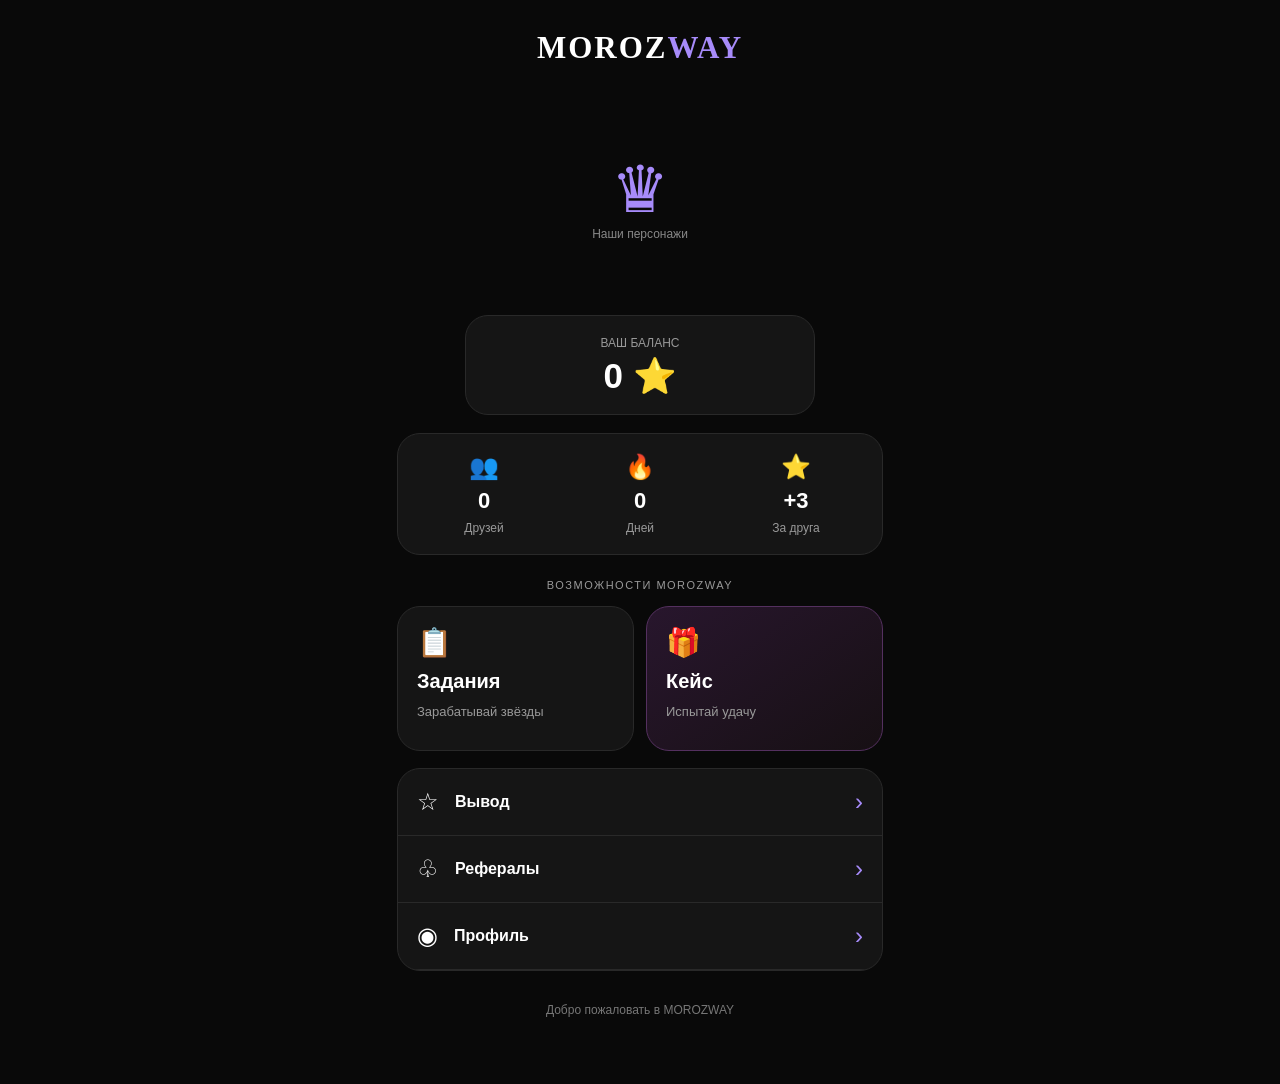
==== app/index.html @ cbcaa2c1 "Initial MOROZWAY Mini App" ====
<!DOCTYPE html>
<html lang="ru">
<head>
  <meta charset="UTF-8">
  <meta name="viewport" content="width=device-width, initial-scale=1">
  <meta name="theme-color" content="#090909">
  <title>MOROZWAY</title>
  <link rel="stylesheet" href="static/style.css">
</head>
<body>
  <main class="app">
    <header class="brand">MOROZ<span>WAY</span></header>

    <section class="hero">
      <img src="static/mascots.png" alt="MOROZWAY" onerror="this.style.display='none'">
      <div class="placeholder">♛<small>Наши персонажи</small></div>
    </section>

    <section class="balance card">
      <small>ВАШ БАЛАНС</small>
      <div class="amount">0 ⭐</div>
    </section>

    <section class="stats card">
      <div>👥<b>0</b><small>Друзей</small></div>
      <div>🔥<b>0</b><small>Дней</small></div>
      <div>⭐<b>+3</b><small>За друга</small></div>
    </section>

    <p class="section-title">ВОЗМОЖНОСТИ MOROZWAY</p>

    <section class="tiles">
      <button onclick="showSection('Задания')">
        📋<b>Задания</b><small>Зарабатывай звёзды</small>
      </button>
      <button onclick="showSection('Кейс')">
        🎁<b>Кейс</b><small>Испытай удачу</small>
      </button>
    </section>

    <section class="links card">
      <button onclick="showSection('Вывод')">☆ <b>Вывод</b><span>›</span></button>
      <button onclick="showSection('Рефералы')">♧ <b>Рефералы</b><span>›</span></button>
      <button onclick="showSection('Профиль')">◉ <b>Профиль</b><span>›</span></button>
    </section>

    <p id="notice">Добро пожаловать в MOROZWAY</p>
  </main>
  <script src="static/script.js"></script>
</body>
</html>
---- app/static/style.css ----
* {
  box-sizing: border-box;
}

body {
  margin: 0;
  background: #090909;
  color: #fff;
  font-family: -apple-system, BlinkMacSystemFont, sans-serif;
}

.app {
  max-width: 520px;
  margin: auto;
  padding: 22px 17px 35px;
}

.brand {
  text-align: center;
  font-family: Georgia, serif;
  font-size: 31px;
  font-weight: 900;
  letter-spacing: 2px;
  margin: 8px 0;
}

.brand span {
  color: #a78bfa;
}

.hero {
  height: 245px;
  position: relative;
  display: flex;
  justify-content: center;
  align-items: center;
}

.hero img {
  width: 100%;
  height: 100%;
  object-fit: contain;
  position: relative;
  z-index: 2;
}

.placeholder {
  position: absolute;
  color: #a78bfa;
  font-size: 65px;
  text-align: center;
}

.placeholder small {
  display: block;
  font-size: 12px;
  color: #888;
}

.card, .tiles button {
  background: #151515;
  border: 1px solid #292929;
  border-radius: 23px;
}

.balance {
  width: 72%;
  margin: -4px auto 18px;
  padding: 17px;
  text-align: center;
  position: relative;
  z-index: 3;
}

.balance small, .stats small {
  color: #999;
  font-size: 12px;
}

.amount {
  font-size: 35px;
  font-weight: 800;
  margin-top: 5px;
}

.stats {
  display: grid;
  grid-template-columns: repeat(3, 1fr);
  padding: 19px 8px;
  text-align: center;
}

.stats div {
  display: flex;
  flex-direction: column;
  align-items: center;
  gap: 7px;
  font-size: 24px;
}

.stats b {
  font-size: 22px;
}

.section-title {
  color: #999;
  font-size: 11px;
  text-align: center;
  margin: 24px 0 15px;
  letter-spacing: 1.5px;
}

.tiles {
  display: grid;
  grid-template-columns: 1fr 1fr;
  gap: 12px;
}

.tiles button {
  min-height: 145px;
  padding: 19px;
  color: white;
  text-align: left;
  display: flex;
  flex-direction: column;
  gap: 11px;
  font-size: 28px;
}

.tiles button b {
  font-size: 20px;
}

.tiles button small {
  color: #999;
  font-size: 13px;
}

.tiles button:last-child {
  background: linear-gradient(145deg, #28162d, #171014);
  border-color: #54305f;
}

.links {
  margin-top: 17px;
  overflow: hidden;
}

.links button {
  width: 100%;
  padding: 19px;
  display: flex;
  align-items: center;
  gap: 16px;
  color: white;
  background: transparent;
  border: 0;
  border-bottom: 1px solid #292929;
  text-align: left;
  font-size: 24px;
}

.links button b {
  font-size: 16px;
  flex: 1;
}

.links button span {
  color: #a78bfa;
}

#notice {
  text-align: center;
  color: #777;
  font-size: 12px;
  padding: 20px;
}

.case-screen {
  margin-top: 24px;
  padding: 22px;
  text-align: center;
}

.case-screen h2 {
  margin-top: 24px;
  letter-spacing: 2px;
}

.back-button {
  display: block;
  background: transparent;
  color: white;
  border: none;
  font-size: 15px;
}

.roulette {
  display: flex;
  gap: 12px;
  overflow: hidden;
  margin: 28px 0;
  padding: 18px 0;
  border-top: 1px solid #393044;
  border-bottom: 1px solid #393044;
}

.roulette-item {
  flex: 0 0 85px;
  padding: 24px 5px;
  border-radius: 14px;
  background: #211b2b;
  font-weight: bold;
}

.spinning {
  animation: caseSpin 2.5s ease-in-out;
}

@keyframes caseSpin {
  from { transform: translateX(0); }
  to { transform: translateX(-180px); }
}

.open-case-button {
  width: 100%;
  padding: 17px;
  border: none;
  border-radius: 14px;
  color: white;
  background: #7543bd;
  font-weight: bold;
  font-size: 15px;
}

/* MOROZWAY CASE */
.case-screen {
  display: none;
  position: relative;
  margin-top: 20px;
  padding: 18px 0;
  background: #090909;
  color: #fff;
  text-align: center;
}

.case-screen h2 {
  font-size: 28px;
  margin: 20px 0;
}

.case-back {
  position: absolute;
  left: 0;
  top: 0;
  width: 52px;
  height: 52px;
  border: 1px solid #542034;
  border-radius: 15px;
  background: #100d10;
  color: white;
  font-size: 32px;
}

.case-brand {
  text-align: left;
  font-family: Georgia, serif;
  font-size: 29px;
  font-weight: bold;
  margin-top: 45px;
}

.case-brand span {
  color: #a52c4e;
}

.case-balance {
  position: absolute;
  right: 0;
  top: 105px;
  border: 1px solid #662039;
  border-radius: 13px;
  padding: 12px 20px;
  font-size: 20px;
  font-weight: bold;
}

.case-cost {
  margin: 30px 0 24px;
  color: #bbb;
  font-size: 16px;
  font-weight: bold;
}

.case-roulette {
  position: relative;
  overflow: hidden;
  border: 1px solid #542034;
  border-radius: 25px;
  padding: 28px 0;
  background: linear-gradient(110deg, #10090d, #1d0d15, #10090d);
  box-shadow: inset 0 0 25px #000;
}

.case-track {
  display: flex;
  gap: 12px;
  width: max-content;
  transform: translateX(0);
}

.case-prize {
  width: 130px;
  height: 175px;
  flex-shrink: 0;
  border-radius: 22px;
  border: 1px solid #512333;
  border-bottom: 5px solid #9b294e;
  background: linear-gradient(145deg, #301720, #160e12);
  display: flex;
  flex-direction: column;
  align-items: center;
  justify-content: center;
  gap: 16px;
  font-size: 49px;
}

.case-prize small {
  color: white;
  font-size: 15px;
  font-weight: bold;
}

.case-pointer {
  position: absolute;
  z-index: 3;
  left: 50%;
  top: 12px;
  bottom: 12px;
  width: 3px;
  background: #fff;
  border-radius: 5px;
  box-shadow: 0 0 8px #fff;
}

.case-screen h3 {
  text-align: left;
  margin: 35px 0 20px;
  font-size: 23px;
}

.case-odds {
  display: flex;
  justify-content: space-between;
  gap: 5px;
  overflow-x: auto;
  padding-bottom: 15px;
}

.case-odds div {
  display: flex;
  flex-direction: column;
  align-items: center;
  gap: 10px;
  font-size: 27px;
  min-width: 39px;
}

.case-odds b {
  font-size: 14px;
  color: #ccc;
}

.case-spin {
  width: 100%;
  height: 68px;
  margin-top: 15px;
  border: none;
  border-radius: 20px;
  background: #f3eee9;
  color: #171313;
  font-size: 21px;
  font-weight: bold;
}

.case-spin:disabled {
  opacity: .6;
}

#caseResult {
  min-height: 25px;
  font-size: 18px;
  font-weight: bold;
  margin-top: 20px;
}
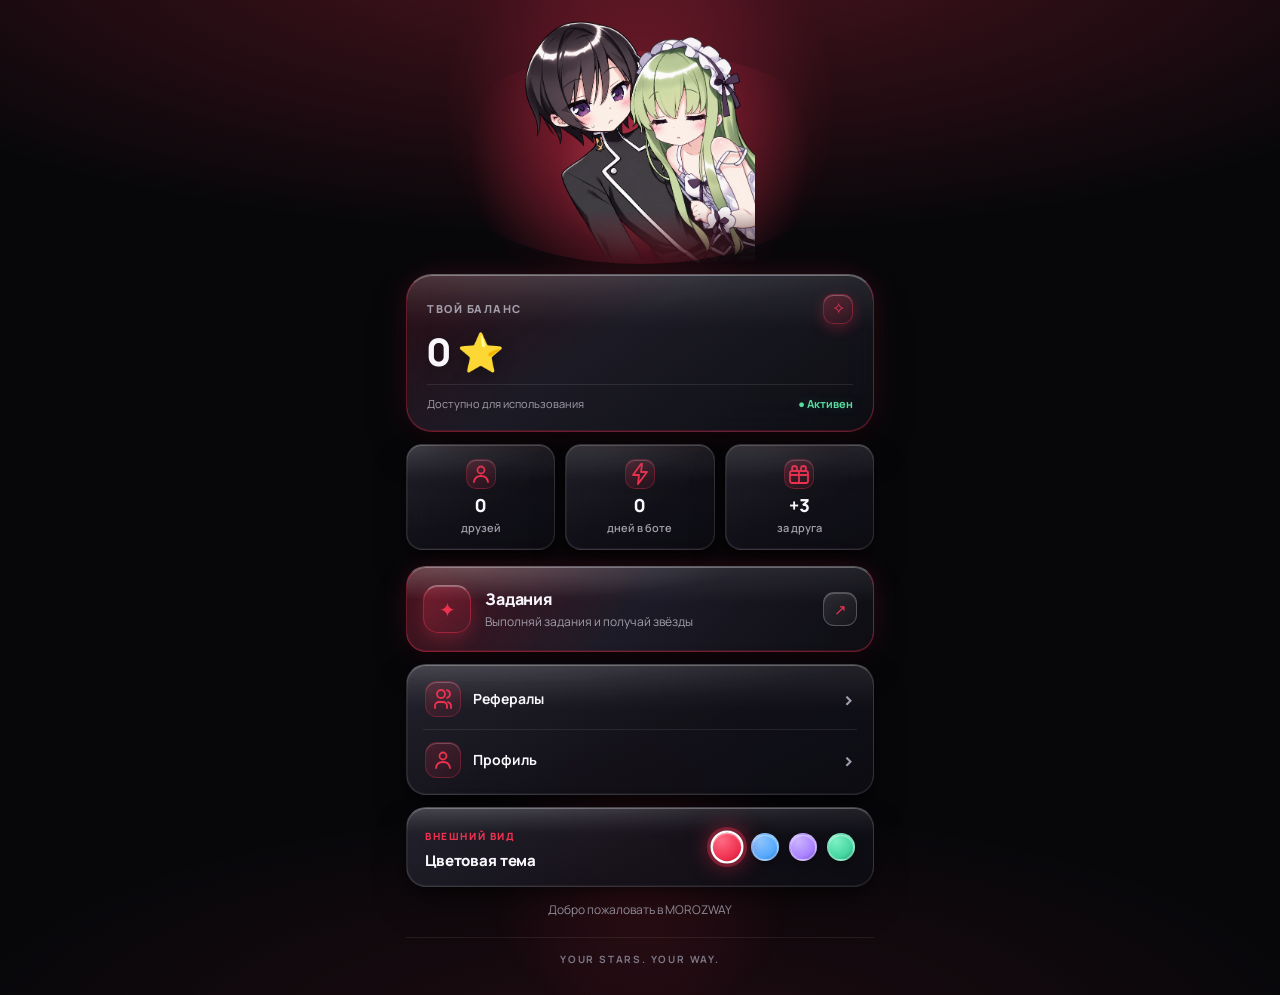
==== commit 0871e630: "Update MOROZWAY Mini App design" ====
--- a/app/index.html
+++ b/app/index.html
@@ -2,50 +2,85 @@
 <html lang="ru">
 <head>
   <meta charset="UTF-8">
-  <meta name="viewport" content="width=device-width, initial-scale=1">
-  <meta name="theme-color" content="#090909">
+  <meta name="viewport" content="width=device-width, initial-scale=1, maximum-scale=1, user-scalable=no">
+  <meta name="theme-color" content="#09090c">
   <title>MOROZWAY</title>
+  <link rel="preconnect" href="https://fonts.googleapis.com">
+  <link rel="preconnect" href="https://fonts.gstatic.com" crossorigin>
+  <link href="https://fonts.googleapis.com/css2?family=Manrope:wght@400;500;600;700;800&display=swap" rel="stylesheet">
   <link rel="stylesheet" href="static/style.css">
+  <script src="https://telegram.org/js/telegram-web-app.js"></script>
 </head>
 <body>
+  <div class="ambient ambient-one" aria-hidden="true"></div>
+  <div class="ambient ambient-two" aria-hidden="true"></div>
+  <div id="snowfield" aria-hidden="true"></div>
+
   <main class="app">
-    <header class="brand">MOROZ<span>WAY</span></header>
+
+
 
     <section class="hero">
-      <img src="static/mascots.png" alt="MOROZWAY" onerror="this.style.display='none'">
-      <div class="placeholder">♛<small>Наши персонажи</small></div>
+      <div class="hero-glow"></div>
+      <img class="hero-mascots" src="static/mascots.png" alt="Персонажи">
+  
     </section>
 
-    <section class="balance card">
-      <small>ВАШ БАЛАНС</small>
-      <div class="amount">0 ⭐</div>
+
+    <section class="balance card reveal">
+      <div class="balance-head"><span>ТВОЙ БАЛАНС</span><span class="balance-icon">✧</span></div>
+      <div class="amount">0 <span>⭐</span></div>
+      <div class="balance-bottom"><span>Доступно для использования</span><span class="balance-status">● Активен</span></div>
     </section>
 
-    <section class="stats card">
-      <div>👥<b>0</b><small>Друзей</small></div>
-      <div>🔥<b>0</b><small>Дней</small></div>
-      <div>⭐<b>+3</b><small>За друга</small></div>
+    <section class="stats reveal">
+      <div class="stat card"><span class="stat-icon"><svg viewBox="0 0 24 24" width="24" height="24" fill="none" stroke="currentColor" stroke-width="1.8" stroke-linecap="round" stroke-linejoin="round"><circle cx="12" cy="8" r="3.5"/><path d="M5 20c.5-4 3-6 7-6s6.5 2 7 6"/></svg></span><b>0</b><small>друзей</small></div>
+      <div class="stat card"><span class="stat-icon"><svg viewBox="0 0 24 24" width="24" height="24" fill="none" stroke="currentColor" stroke-width="1.8" stroke-linecap="round" stroke-linejoin="round"><path d="M13 2 5 13h6l-1 9 9-12h-6l1-8z"/></svg></span><b>0</b><small>дней в боте</small></div>
+      <div class="stat card"><span class="stat-icon"><svg viewBox="0 0 24 24" width="24" height="24" fill="none" stroke="currentColor" stroke-width="1.8" stroke-linecap="round" stroke-linejoin="round"><rect x="3" y="9" width="18" height="12" rx="2"/><path d="M12 9v12M3 13h18M12 9H7.5a2.5 2.5 0 1 1 2.5-2.5V9Zm0 0h4.5A2.5 2.5 0 1 0 14 6.5V9Z"/></svg></span><b>+3</b><small>за друга</small></div>
     </section>
 
-    <p class="section-title">ВОЗМОЖНОСТИ MOROZWAY</p>
+    <div class="section-heading reveal" style="display:none">
+      <div><span class="eyebrow">ВОЗМОЖНОСТИ</span><h2>Выбирай свой путь</h2></div>
+      <span class="heading-mark">✧</span>
+    </div>
 
-    <section class="tiles">
-      <button onclick="showSection('Задания')">
-        📋<b>Задания</b><small>Зарабатывай звёзды</small>
-      </button>
-      <button onclick="showSection('Кейс')">
-        🎁<b>Кейс</b><small>Испытай удачу</small>
+    <section class="tiles reveal">
+      <button class="tile task-tile" onclick="showSection('Задания')">
+        <span class="tile-icon">✦</span>
+        <span class="tile-copy">
+          <b>Задания</b>
+          <small>Выполняй задания и получай звёзды</small>
+        </span>
+        <span class="tile-arrow">↗</span>
       </button>
     </section>
 
-    <section class="links card">
-      <button onclick="showSection('Вывод')">☆ <b>Вывод</b><span>›</span></button>
-      <button onclick="showSection('Рефералы')">♧ <b>Рефералы</b><span>›</span></button>
-      <button onclick="showSection('Профиль')">◉ <b>Профиль</b><span>›</span></button>
+    <div class="section-heading secondary-heading reveal" style="display:none">
+      <div><span class="eyebrow">ТВОЙ АККАУНТ</span><h2>Быстрый доступ</h2></div>
+    </div>
+    <section class="links card reveal">
+      <button onclick="openReferrals()"><span class="link-icon"><svg viewBox="0 0 24 24" width="24" height="24" fill="none" stroke="currentColor" stroke-width="1.8" stroke-linecap="round" stroke-linejoin="round"><path d="M16 21v-2a4 4 0 0 0-4-4H8a4 4 0 0 0-4 4v2"/><circle cx="10" cy="7" r="4"/><path d="M20 21v-2a4 4 0 0 0-3-3.87M16 3.13a4 4 0 0 1 0 7.75"/></svg></span><span>Рефералы</span><span class="link-arrow">›</span></button>
+      <button onclick="openProfile()"><span class="link-icon"><svg viewBox="0 0 24 24" width="24" height="24" fill="none" stroke="currentColor" stroke-width="1.8" stroke-linecap="round" stroke-linejoin="round"><circle cx="12" cy="8" r="3.5"/><path d="M5 20c.5-4 3-6 7-6s6.5 2 7 6"/></svg></span><span>Профиль</span><span class="link-arrow">›</span></button>
+    </section>
+
+    <section class="theme-panel card reveal">
+      <div><span class="eyebrow">ВНЕШНИЙ ВИД</span><h2>Цветовая тема</h2></div>
+      <div class="theme-options" role="group" aria-label="Цветовая тема">
+        <button class="theme-dot is-active" data-theme="red" aria-label="Красная"></button>
+        <button class="theme-dot" data-theme="blue" aria-label="Синяя"></button>
+        <button class="theme-dot" data-theme="purple" aria-label="Фиолетовая"></button>
+        <button class="theme-dot" data-theme="emerald" aria-label="Изумрудная"></button>
+      </div>
     </section>
 
     <p id="notice">Добро пожаловать в MOROZWAY</p>
+    <footer class="footer"><small>YOUR STARS. YOUR WAY.</small></footer>
   </main>
+
   <script src="static/script.js"></script>
+  <script src="static/experience.js"></script>
+
+<script src="static/api-config.js"></script>
+<script src="static/api.js"></script>
 </body>
 </html>
--- a/app/static/style.css
+++ b/app/static/style.css
@@ -1,395 +1,1178 @@
-* {
+:root {
+  --bg: #07070a;
+  --surface: rgba(18, 18, 24, 0.9);
+  --surface-elevated: rgba(29, 28, 37, 0.95);
+  --glass-base: linear-gradient(155deg, rgba(36, 35, 46, 0.72) 0%, rgba(16, 16, 22, 0.82) 55%, rgba(11, 11, 16, 0.88) 100%);
+  --glass-elevated: linear-gradient(155deg, rgba(44, 43, 56, 0.78) 0%, rgba(20, 19, 27, 0.86) 55%, rgba(13, 13, 19, 0.92) 100%);
+  --line: rgba(255, 255, 255, 0.11);
+  --line-strong: rgba(255, 255, 255, 0.22);
+  --glass-top: rgba(255, 255, 255, 0.28);
+  --glass-bottom: rgba(255, 255, 255, 0.05);
+  --accent: #ef3150;
+  --accent-rgb: 239, 49, 80;
+  --glow: rgba(239, 49, 80, 0.34);
+  --text: #f8f6fa;
+  --muted: #a39eab;
+  --success: #58dfa0;
+  --radius-xl: 26px;
+  --radius-lg: 20px;
+  --radius-md: 16px;
+  --radius-sm: 12px;
+  --ease: cubic-bezier(0.22, 1, 0.36, 1);
+  --ease-spring: cubic-bezier(0.34, 1.32, 0.64, 1);
+}
+
+:root[data-theme="blue"] {
+  --accent: #56aaff;
+  --accent-rgb: 86, 170, 255;
+  --glow: rgba(86, 170, 255, 0.34);
+}
+
+:root[data-theme="purple"] {
+  --accent: #aa83ff;
+  --accent-rgb: 170, 131, 255;
+  --glow: rgba(170, 131, 255, 0.34);
+}
+
+:root[data-theme="emerald"] {
+  --accent: #45d6a1;
+  --accent-rgb: 69, 214, 161;
+  --glow: rgba(69, 214, 161, 0.32);
+}
+
+*,
+*::before,
+*::after {
   box-sizing: border-box;
+}
+
+html {
+  min-height: 100%;
+  background: var(--bg);
+  -webkit-text-size-adjust: 100%;
 }
 
 body {
   margin: 0;
-  background: #090909;
-  color: #fff;
-  font-family: -apple-system, BlinkMacSystemFont, sans-serif;
-}
-
-.app {
-  max-width: 520px;
-  margin: auto;
-  padding: 22px 17px 35px;
-}
-
-.brand {
-  text-align: center;
-  font-family: Georgia, serif;
-  font-size: 31px;
-  font-weight: 900;
-  letter-spacing: 2px;
-  margin: 8px 0;
-}
-
-.brand span {
-  color: #a78bfa;
-}
-
-.hero {
-  height: 245px;
-  position: relative;
-  display: flex;
-  justify-content: center;
-  align-items: center;
-}
-
-.hero img {
+  min-height: 100dvh;
+  overflow-x: clip;
+  color: var(--text);
+  background:
+    radial-gradient(ellipse 105% 44% at 50% -6%, rgba(var(--accent-rgb), 0.3), transparent 68%),
+    radial-gradient(ellipse 75% 32% at 50% 104%, rgba(var(--accent-rgb), 0.1), transparent 72%),
+    var(--bg);
+  font-family: 'Manrope', -apple-system, BlinkMacSystemFont, 'Segoe UI', Roboto, sans-serif;
+  line-height: 1.45;
+  -webkit-tap-highlight-color: transparent;
+  transition: background-color 0.4s var(--ease);
+}
+
+button,
+input {
+  font: inherit;
+  color: inherit;
+}
+
+button {
+  touch-action: manipulation;
+  -webkit-appearance: none;
+}
+
+button:focus-visible,
+input:focus-visible {
+  outline: 2px solid var(--accent);
+  outline-offset: 2px;
+}
+
+/* Многослойное фоновое свечение без тяжёлых blur-фильтров */
+.ambient {
+  position: fixed;
+  z-index: 0;
+  pointer-events: none;
+  border-radius: 50%;
+  transition: background 0.45s var(--ease);
+}
+
+.ambient-one {
+  width: 390px;
+  height: 390px;
+  top: -85px;
+  left: 50%;
+  transform: translate3d(-50%, 0, 0);
+  background: radial-gradient(
+    circle,
+    rgba(var(--accent-rgb), 0.36) 0%,
+    rgba(var(--accent-rgb), 0.14) 44%,
+    rgba(var(--accent-rgb), 0.03) 64%,
+    transparent 74%
+  );
+  animation: ambientBreath 6.5s ease-in-out infinite alternate;
+}
+
+.ambient-two {
+  display: block;
+  width: 320px;
+  height: 320px;
+  bottom: -130px;
+  left: 50%;
+  transform: translate3d(-50%, 0, 0);
+  background: radial-gradient(
+    circle,
+    rgba(var(--accent-rgb), 0.14) 0%,
+    transparent 70%
+  );
+}
+
+/* Равномерный многослойный снегопад по всему экрану */
+#snowfield {
+  position: fixed;
+  inset: 0;
+  z-index: 1;
+  pointer-events: none;
+  overflow: hidden;
+  contain: strict;
+}
+
+.snowflake {
+  position: absolute;
+  top: -16px;
+  border-radius: 50%;
+  pointer-events: none;
+  will-change: transform;
+  animation: snowFall var(--dur, 16s) linear var(--delay, 0s) infinite;
+}
+
+.snowflake i {
+  display: block;
   width: 100%;
   height: 100%;
+  border-radius: inherit;
+  background: #ffffff;
+  opacity: var(--o, 0.55);
+  animation: snowDrift var(--drift-dur, 5s) ease-in-out var(--drift-delay, 0s) infinite alternate;
+}
+
+/* Дальний слой: мелкие, спокойные и более мягкие снежинки */
+.snowflake--far i {
+  background: rgba(235, 240, 255, 0.88);
+}
+
+/* Средний слой: чёткие снежинки средней скорости */
+.snowflake--mid i {
+  background: #ffffff;
+}
+
+/* Ближний слой: крупнее, ярче и динамичнее */
+.snowflake--near i {
+  background: #ffffff;
+  box-shadow: 0 0 0 1.5px rgba(255, 255, 255, 0.18);
+}
+
+/* Основной контейнер внутри .app */
+.app {
+  position: relative;
+  z-index: 2;
+  width: min(100% - 32px, 468px);
+  margin: 0 auto;
+  padding:
+    max(16px, env(safe-area-inset-top))
+    0
+    max(28px, calc(env(safe-area-inset-bottom) + 18px));
+}
+
+.eyebrow {
+  display: inline-block;
+  color: var(--accent);
+  font-size: 10px;
+  font-weight: 800;
+  letter-spacing: 0.16em;
+  text-transform: uppercase;
+  transition: color 0.35s var(--ease);
+}
+
+/* Liquid Glass: многослойное стекло с преломлением, зеркальной кромкой и объёмом */
+.card {
+  position: relative;
+  overflow: hidden;
+  border: 1px solid var(--line);
+  border-top-color: rgba(255, 255, 255, 0.22);
+  border-radius: var(--radius-lg);
+  background: var(--glass-base);
+  box-shadow:
+    0 18px 36px -8px rgba(0, 0, 0, 0.52),
+    0 4px 12px rgba(0, 0, 0, 0.28),
+    inset 0 1px 0 var(--glass-top),
+    inset 0 -1px 0 var(--glass-bottom),
+    inset 1px 0 0 rgba(255, 255, 255, 0.06);
+  transition:
+    transform 0.24s var(--ease-spring),
+    border-color 0.32s var(--ease),
+    box-shadow 0.32s var(--ease);
+  animation: cardAppear 0.45s var(--ease) both;
+}
+
+/* Внутреннее оптическое преломление и верхнее отражение */
+.card::before {
+  content: "";
+  position: absolute;
+  inset: 0;
+  border-radius: inherit;
+  background:
+    radial-gradient(120% 55% at 15% -10%, rgba(255, 255, 255, 0.14) 0%, rgba(255, 255, 255, 0.03) 48%, transparent 72%),
+    linear-gradient(180deg, rgba(255, 255, 255, 0.08) 0%, transparent 36%);
+  pointer-events: none;
+}
+
+@supports (backdrop-filter: blur(18px)) {
+  .balance,
+  .stat,
+  .tile,
+  .task-tile,
+  .links,
+  .theme-panel,
+  #caseScreen .card,
+  #profileScreen .card,
+  #referralScreen .card,
+  #tasksScreen .card,
+  #commentTaskScreen .card {
+    backdrop-filter: blur(18px) saturate(145%);
+    -webkit-backdrop-filter: blur(18px) saturate(145%);
+  }
+}
+
+/* 1. Верхняя часть с маскотами и многослойным свечением */
+.hero {
+  position: relative;
+  display: flex;
+  align-items: flex-end;
+  justify-content: center;
+  min-height: 248px;
+  margin-bottom: 10px;
+  isolation: isolate;
+  animation: cardAppear 0.42s var(--ease) both;
+}
+
+.hero-glow {
+  position: absolute;
+  z-index: 0;
+  width: 88%;
+  height: 86%;
+  bottom: 0;
+  left: 50%;
+  transform: translate3d(-50%, 0, 0);
+  border-radius: 50%;
+  background:
+    radial-gradient(circle at 50% 58%, rgba(255, 255, 255, 0.12) 0%, transparent 34%),
+    radial-gradient(
+      circle,
+      rgba(var(--accent-rgb), 0.5) 0%,
+      rgba(var(--accent-rgb), 0.18) 46%,
+      transparent 74%
+    );
+  pointer-events: none;
+  animation: heroGlowPulse 5.5s ease-in-out infinite alternate;
+  transition: background 0.4s var(--ease);
+}
+
+.hero-mascots {
+  position: relative;
+  z-index: 1;
+  display: block;
+  width: min(100%, 340px);
+  max-height: 244px;
+  height: auto;
   object-fit: contain;
-  position: relative;
+  object-position: center bottom;
+  -webkit-mask-image: linear-gradient(to bottom, #000 78%, transparent 100%);
+  mask-image: linear-gradient(to bottom, #000 78%, transparent 100%);
+}
+
+/* 2. Карточка баланса: флагманское стекло с акцентным ореолом и световым бликом */
+.balance {
   z-index: 2;
-}
-
-.placeholder {
+  padding: 19px 20px;
+  border-radius: var(--radius-xl);
+  border-color: rgba(var(--accent-rgb), 0.36);
+  border-top-color: rgba(255, 255, 255, 0.32);
+  background:
+    linear-gradient(
+      145deg,
+      rgba(var(--accent-rgb), 0.16) 0%,
+      rgba(34, 33, 45, 0.78) 42%,
+      rgba(14, 14, 20, 0.88) 100%
+    );
+  box-shadow:
+    0 22px 42px -10px rgba(0, 0, 0, 0.6),
+    0 0 32px -6px rgba(var(--accent-rgb), 0.24),
+    inset 0 1px 0 rgba(255, 255, 255, 0.34),
+    inset 0 -1px 0 rgba(var(--accent-rgb), 0.18);
+  animation-delay: 0.05s;
+}
+
+.balance::after {
+  content: "";
   position: absolute;
-  color: #a78bfa;
-  font-size: 65px;
-  text-align: center;
-}
-
-.placeholder small {
-  display: block;
-  font-size: 12px;
-  color: #888;
-}
-
-.card, .tiles button {
-  background: #151515;
-  border: 1px solid #292929;
-  border-radius: 23px;
-}
-
-.balance {
-  width: 72%;
-  margin: -4px auto 18px;
-  padding: 17px;
-  text-align: center;
-  position: relative;
-  z-index: 3;
-}
-
-.balance small, .stats small {
-  color: #999;
-  font-size: 12px;
+  top: -20%;
+  bottom: -20%;
+  left: -80%;
+  width: 60%;
+  background: linear-gradient(
+    105deg,
+    transparent 0%,
+    rgba(255, 255, 255, 0.06) 35%,
+    rgba(255, 255, 255, 0.22) 50%,
+    rgba(var(--accent-rgb), 0.22) 60%,
+    transparent 100%
+  );
+  transform: skewX(-20deg);
+  pointer-events: none;
+  animation: glassSheen 6.5s var(--ease) infinite;
+}
+
+.balance-head,
+.balance-bottom {
+  position: relative;
+  z-index: 1;
+  display: flex;
+  align-items: center;
+  justify-content: space-between;
+  gap: 8px;
+}
+
+.balance-head span:first-child {
+  color: var(--muted);
+  font-size: 11px;
+  font-weight: 800;
+  letter-spacing: 0.14em;
+}
+
+.balance-icon {
+  display: inline-flex;
+  align-items: center;
+  justify-content: center;
+  width: 30px;
+  height: 30px;
+  border: 1px solid rgba(var(--accent-rgb), 0.35);
+  border-radius: 10px;
+  background: linear-gradient(145deg, rgba(var(--accent-rgb), 0.26), rgba(var(--accent-rgb), 0.1));
+  box-shadow:
+    0 4px 14px rgba(var(--accent-rgb), 0.28),
+    inset 0 1px 0 rgba(255, 255, 255, 0.26);
+  color: var(--accent);
+  font-size: 16px;
+  transition: background-color 0.35s var(--ease), color 0.35s var(--ease), box-shadow 0.35s var(--ease);
 }
 
 .amount {
-  font-size: 35px;
+  position: relative;
+  z-index: 1;
+  margin: 8px 0 12px;
+  font-size: 38px;
   font-weight: 800;
-  margin-top: 5px;
-}
-
+  line-height: 1.05;
+  letter-spacing: -0.03em;
+  font-variant-numeric: tabular-nums;
+  text-shadow: 0 2px 16px rgba(0, 0, 0, 0.35);
+  transition: transform 0.32s var(--ease-spring), color 0.32s var(--ease);
+}
+
+.amount span {
+  font-size: 28px;
+}
+
+.is-updated {
+  animation: valueBump 0.52s var(--ease-spring);
+}
+
+.balance-bottom {
+  padding-top: 11px;
+  border-top: 1px solid rgba(255, 255, 255, 0.09);
+  color: var(--muted);
+  font-size: 11px;
+}
+
+.balance-status {
+  color: var(--success);
+  font-weight: 700;
+  text-shadow: 0 0 12px rgba(88, 223, 160, 0.28);
+}
+
+/* 3. Статистика: 3 объёмных стеклянных капсулы в ряд */
 .stats {
   display: grid;
-  grid-template-columns: repeat(3, 1fr);
-  padding: 19px 8px;
-  text-align: center;
-}
-
-.stats div {
-  display: flex;
-  flex-direction: column;
-  align-items: center;
-  gap: 7px;
-  font-size: 24px;
-}
-
-.stats b {
-  font-size: 22px;
-}
-
-.section-title {
-  color: #999;
-  font-size: 11px;
-  text-align: center;
-  margin: 24px 0 15px;
-  letter-spacing: 1.5px;
-}
-
-.tiles {
-  display: grid;
-  grid-template-columns: 1fr 1fr;
-  gap: 12px;
-}
-
-.tiles button {
-  min-height: 145px;
-  padding: 19px;
-  color: white;
-  text-align: left;
-  display: flex;
-  flex-direction: column;
-  gap: 11px;
-  font-size: 28px;
-}
-
-.tiles button b {
-  font-size: 20px;
-}
-
-.tiles button small {
-  color: #999;
-  font-size: 13px;
-}
-
-.tiles button:last-child {
-  background: linear-gradient(145deg, #28162d, #171014);
-  border-color: #54305f;
-}
-
-.links {
-  margin-top: 17px;
-  overflow: hidden;
-}
-
-.links button {
-  width: 100%;
-  padding: 19px;
-  display: flex;
-  align-items: center;
-  gap: 16px;
-  color: white;
-  background: transparent;
-  border: 0;
-  border-bottom: 1px solid #292929;
-  text-align: left;
-  font-size: 24px;
-}
-
-.links button b {
-  font-size: 16px;
-  flex: 1;
-}
-
-.links button span {
-  color: #a78bfa;
-}
-
-#notice {
-  text-align: center;
-  color: #777;
-  font-size: 12px;
-  padding: 20px;
-}
-
-.case-screen {
-  margin-top: 24px;
-  padding: 22px;
-  text-align: center;
-}
-
-.case-screen h2 {
-  margin-top: 24px;
-  letter-spacing: 2px;
-}
-
-.back-button {
-  display: block;
-  background: transparent;
-  color: white;
-  border: none;
-  font-size: 15px;
-}
-
-.roulette {
-  display: flex;
-  gap: 12px;
-  overflow: hidden;
-  margin: 28px 0;
-  padding: 18px 0;
-  border-top: 1px solid #393044;
-  border-bottom: 1px solid #393044;
-}
-
-.roulette-item {
-  flex: 0 0 85px;
-  padding: 24px 5px;
-  border-radius: 14px;
-  background: #211b2b;
-  font-weight: bold;
-}
-
-.spinning {
-  animation: caseSpin 2.5s ease-in-out;
-}
-
-@keyframes caseSpin {
-  from { transform: translateX(0); }
-  to { transform: translateX(-180px); }
-}
-
-.open-case-button {
-  width: 100%;
-  padding: 17px;
-  border: none;
-  border-radius: 14px;
-  color: white;
-  background: #7543bd;
-  font-weight: bold;
-  font-size: 15px;
-}
-
-/* MOROZWAY CASE */
-.case-screen {
-  display: none;
-  position: relative;
-  margin-top: 20px;
-  padding: 18px 0;
-  background: #090909;
-  color: #fff;
-  text-align: center;
-}
-
-.case-screen h2 {
-  font-size: 28px;
-  margin: 20px 0;
-}
-
-.case-back {
-  position: absolute;
-  left: 0;
-  top: 0;
-  width: 52px;
-  height: 52px;
-  border: 1px solid #542034;
-  border-radius: 15px;
-  background: #100d10;
-  color: white;
-  font-size: 32px;
-}
-
-.case-brand {
-  text-align: left;
-  font-family: Georgia, serif;
-  font-size: 29px;
-  font-weight: bold;
-  margin-top: 45px;
-}
-
-.case-brand span {
-  color: #a52c4e;
-}
-
-.case-balance {
-  position: absolute;
-  right: 0;
-  top: 105px;
-  border: 1px solid #662039;
-  border-radius: 13px;
-  padding: 12px 20px;
-  font-size: 20px;
-  font-weight: bold;
-}
-
-.case-cost {
-  margin: 30px 0 24px;
-  color: #bbb;
-  font-size: 16px;
-  font-weight: bold;
-}
-
-.case-roulette {
-  position: relative;
-  overflow: hidden;
-  border: 1px solid #542034;
-  border-radius: 25px;
-  padding: 28px 0;
-  background: linear-gradient(110deg, #10090d, #1d0d15, #10090d);
-  box-shadow: inset 0 0 25px #000;
-}
-
-.case-track {
-  display: flex;
-  gap: 12px;
-  width: max-content;
-  transform: translateX(0);
-}
-
-.case-prize {
-  width: 130px;
-  height: 175px;
-  flex-shrink: 0;
-  border-radius: 22px;
-  border: 1px solid #512333;
-  border-bottom: 5px solid #9b294e;
-  background: linear-gradient(145deg, #301720, #160e12);
+  grid-template-columns: repeat(3, minmax(0, 1fr));
+  gap: 10px;
+  margin: 12px 0 16px;
+}
+
+.stat {
   display: flex;
   flex-direction: column;
   align-items: center;
   justify-content: center;
-  gap: 16px;
-  font-size: 49px;
+  min-width: 0;
+  min-height: 94px;
+  padding: 14px 8px;
+  border-radius: var(--radius-md);
+  background: var(--glass-elevated);
+  text-align: center;
+  animation-delay: 0.1s;
+}
+
+.stat:active {
+  transform: scale(0.965);
+  border-color: rgba(var(--accent-rgb), 0.45);
+}
+
+.stat-icon {
+  display: grid;
+  place-items: center;
+  width: 30px;
+  height: 30px;
+  margin-bottom: 6px;
+  border: 1px solid rgba(var(--accent-rgb), 0.28);
+  border-radius: 10px;
+  background: linear-gradient(145deg, rgba(var(--accent-rgb), 0.22), rgba(var(--accent-rgb), 0.08));
+  box-shadow: inset 0 1px 0 rgba(255, 255, 255, 0.22);
+  color: var(--accent);
+  font-size: 15px;
+  transition: background-color 0.35s var(--ease), color 0.35s var(--ease);
+}
+
+.stat b {
+  font-size: 18px;
+  font-weight: 800;
+  line-height: 1.15;
+  font-variant-numeric: tabular-nums;
+  transition: transform 0.32s var(--ease-spring), color 0.32s var(--ease);
+}
+
+.stat small {
+  margin-top: 4px;
+  color: var(--muted);
+  font-size: 11px;
+  font-weight: 600;
+  white-space: nowrap;
+  overflow: hidden;
+  text-overflow: ellipsis;
+  max-width: 100%;
+}
+
+/* 4. Основные действия: объёмная акцентная карточка «Задания» */
+.tiles {
+  display: grid;
+  grid-template-columns: minmax(0, 1fr);
+  gap: 12px;
+  animation: cardAppear 0.48s var(--ease) 0.14s both;
+}
+
+.tile,
+.task-tile {
+  position: relative;
+  overflow: hidden;
+  display: flex;
+  flex-direction: row;
+  align-items: center;
+  gap: 14px;
+  width: 100%;
+  min-height: 86px;
+  padding: 16px;
+  border: 1px solid rgba(var(--accent-rgb), 0.4);
+  border-top-color: rgba(255, 255, 255, 0.3);
+  border-radius: var(--radius-lg);
+  background: linear-gradient(
+    130deg,
+    rgba(var(--accent-rgb), 0.28) 0%,
+    rgba(33, 31, 44, 0.88) 48%,
+    rgba(14, 14, 20, 0.94) 100%
+  );
+  box-shadow:
+    0 18px 34px -8px rgba(0, 0, 0, 0.52),
+    0 0 28px -4px rgba(var(--accent-rgb), 0.22),
+    inset 0 1px 0 rgba(255, 255, 255, 0.3),
+    inset 0 -1px 0 rgba(var(--accent-rgb), 0.16);
+  text-align: left;
+  cursor: pointer;
+  transition:
+    transform 0.24s var(--ease-spring),
+    border-color 0.28s var(--ease),
+    box-shadow 0.28s var(--ease);
+}
+
+.tile::before,
+.task-tile::before {
+  content: "";
+  position: absolute;
+  inset: 0;
+  border-radius: inherit;
+  background:
+    radial-gradient(90% 60% at 12% 0%, rgba(255, 255, 255, 0.18) 0%, transparent 65%),
+    linear-gradient(180deg, rgba(255, 255, 255, 0.08) 0%, transparent 45%);
+  pointer-events: none;
+}
+
+.tile:active,
+.task-tile:active {
+  transform: scale(0.972);
+  border-color: var(--accent);
+  box-shadow:
+    0 10px 22px rgba(0, 0, 0, 0.48),
+    0 0 32px rgba(var(--accent-rgb), 0.34),
+    inset 0 1px 0 rgba(255, 255, 255, 0.24);
+}
+
+.tile-icon {
+  position: relative;
+  z-index: 1;
+  display: grid;
+  place-items: center;
+  flex: 0 0 48px;
+  width: 48px;
+  height: 48px;
+  border: 1px solid rgba(var(--accent-rgb), 0.42);
+  border-top-color: rgba(255, 255, 255, 0.34);
+  border-radius: 15px;
+  background: linear-gradient(145deg, rgba(var(--accent-rgb), 0.3), rgba(var(--accent-rgb), 0.12));
+  box-shadow:
+    0 6px 16px rgba(var(--accent-rgb), 0.26),
+    inset 0 1px 0 rgba(255, 255, 255, 0.28);
+  color: var(--accent);
+  font-size: 20px;
+  transition:
+    transform 0.24s var(--ease-spring),
+    background-color 0.35s var(--ease),
+    color 0.35s var(--ease),
+    box-shadow 0.35s var(--ease);
+}
+
+.tile:active .tile-icon,
+.task-tile:active .tile-icon {
+  transform: scale(0.9);
+}
+
+.tile-copy {
+  position: relative;
+  z-index: 1;
+  display: flex;
+  flex-direction: column;
+  gap: 3px;
+  min-width: 0;
+  flex: 1;
+}
+
+.tile-copy b {
+  font-size: 16px;
+  font-weight: 800;
+  letter-spacing: -0.01em;
+}
+
+.tile-copy small {
+  color: var(--muted);
+  font-size: 12px;
+  line-height: 1.35;
+}
+
+.tile-arrow {
+  position: relative;
+  z-index: 1;
+  display: grid;
+  place-items: center;
+  flex: 0 0 34px;
+  width: 34px;
+  height: 34px;
+  border: 1px solid var(--line-strong);
+  border-radius: 11px;
+  background: linear-gradient(145deg, rgba(255, 255, 255, 0.1), rgba(255, 255, 255, 0.03));
+  box-shadow: inset 0 1px 0 rgba(255, 255, 255, 0.2);
+  color: var(--accent);
+  font-size: 15px;
+  transition: transform 0.24s var(--ease-spring), border-color 0.2s var(--ease);
+}
+
+.tile:active .tile-arrow,
+.task-tile:active .tile-arrow {
+  transform: translate3d(3px, -3px, 0);
+  border-color: var(--accent);
+}
+
+/* Навигация: Рефералы и Профиль */
+.links {
+  margin-top: 12px;
+  padding: 4px 16px;
+  border-radius: var(--radius-lg);
+  background: var(--glass-elevated);
+  animation-delay: 0.18s;
+}
+
+.links button {
+  position: relative;
+  z-index: 1;
+  display: flex;
+  align-items: center;
+  gap: 12px;
+  width: 100%;
+  min-height: 56px;
+  padding: 12px 2px;
+  border: 0;
+  border-bottom: 1px solid rgba(255, 255, 255, 0.08);
+  background: transparent;
+  text-align: left;
+  font-size: 14px;
+  font-weight: 700;
+  cursor: pointer;
+  transition: transform 0.22s var(--ease-spring), opacity 0.2s var(--ease);
+}
+
+.links button:last-child {
+  border-bottom: 0;
+}
+
+.links button:active {
+  transform: translate3d(5px, 0, 0);
+  opacity: 0.94;
+}
+
+.link-icon {
+  display: grid;
+  place-items: center;
+  flex: 0 0 36px;
+  width: 36px;
+  height: 36px;
+  border: 1px solid rgba(var(--accent-rgb), 0.28);
+  border-radius: var(--radius-sm);
+  background: linear-gradient(145deg, rgba(var(--accent-rgb), 0.2), rgba(var(--accent-rgb), 0.08));
+  box-shadow: inset 0 1px 0 rgba(255, 255, 255, 0.22);
+  color: var(--accent);
+  font-size: 15px;
+  transition: background-color 0.35s var(--ease), color 0.35s var(--ease);
+}
+
+.link-arrow {
+  margin-left: auto;
+  color: var(--muted);
+  font-size: 20px;
+  transition: transform 0.22s var(--ease-spring), color 0.22s var(--ease);
+}
+
+.links button:active .link-arrow {
+  transform: translate3d(4px, 0, 0);
+  color: var(--accent);
+}
+
+/* Переключатель цветовых тем */
+.theme-panel {
+  display: flex;
+  align-items: center;
+  justify-content: space-between;
+  gap: 12px;
+  margin-top: 12px;
+  padding: 15px 18px;
+  border-radius: var(--radius-lg);
+  background: var(--glass-elevated);
+  animation-delay: 0.22s;
+}
+
+.theme-panel h2 {
+  position: relative;
+  z-index: 1;
+  margin: 3px 0 0;
+  font-size: 15px;
+  font-weight: 800;
+  letter-spacing: -0.01em;
+}
+
+.theme-options {
+  position: relative;
+  z-index: 1;
+  display: flex;
+  align-items: center;
+  gap: 10px;
+  flex-shrink: 0;
+}
+
+.theme-dot {
+  width: 28px;
+  height: 28px;
+  padding: 0;
+  border: 2px solid rgba(255, 255, 255, 0.28);
+  border-radius: 50%;
+  background: radial-gradient(circle at 30% 25%, #ff6b84 0%, #ef3150 65%, #b81934 100%);
+  box-shadow: 0 4px 10px rgba(0, 0, 0, 0.35), inset 0 1px 1px rgba(255, 255, 255, 0.45);
+  cursor: pointer;
+  transition:
+    transform 0.28s var(--ease-spring),
+    border-color 0.22s var(--ease),
+    box-shadow 0.28s var(--ease);
+}
+
+.theme-dot:active {
+  transform: scale(0.86);
+}
+
+.theme-dot[data-theme="blue"] {
+  background: radial-gradient(circle at 30% 25%, #8ec7ff 0%, #56aaff 65%, #2874c7 100%);
+}
+
+.theme-dot[data-theme="purple"] {
+  background: radial-gradient(circle at 30% 25%, #cbb3ff 0%, #aa83ff 65%, #6f48c9 100%);
+}
+
+.theme-dot[data-theme="emerald"] {
+  background: radial-gradient(circle at 30% 25%, #7ef0c4 0%, #45d6a1 65%, #1f996c 100%);
+}
+
+.theme-dot.is-active {
+  transform: scale(1.18);
+  border-color: #ffffff;
+  box-shadow:
+    0 0 0 3px rgba(var(--accent-rgb), 0.36),
+    0 0 20px rgba(var(--accent-rgb), 0.62),
+    inset 0 1px 1px rgba(255, 255, 255, 0.55);
+}
+
+#notice {
+  min-height: 18px;
+  margin: 14px 0 0;
+  color: var(--muted);
+  text-align: center;
+  font-size: 12px;
+  transition: color 0.25s var(--ease);
+}
+
+.footer {
+  display: flex;
+  flex-direction: column;
+  align-items: center;
+  gap: 4px;
+  margin-top: 18px;
+  padding-top: 14px;
+  border-top: 1px solid rgba(255, 255, 255, 0.08);
+}
+
+.footer small {
+  color: #7d7885;
+  font-size: 10px;
+  font-weight: 700;
+  letter-spacing: 0.18em;
+}
+
+/* Полноэкранная навигация по внутренним экранам внутри .app */
+.app.page-mode > :not(.page-active) {
+  display: none !important;
+}
+
+.app.page-mode > .page-active {
+  display: block !important;
+  animation: pageEnter 0.34s var(--ease) both;
+}
+
+.app.page-mode > .page-active .card {
+  animation: cardAppear 0.4s var(--ease) both;
+}
+
+/* Динамические экраны, создаваемые script.js внутри .app */
+.case-screen,
+#caseScreen,
+#profileScreen,
+#referralScreen,
+#tasksScreen,
+#commentTaskScreen {
+  width: 100%;
+  min-height: calc(100dvh - 48px);
+}
+
+.case-back {
+  display: inline-flex;
+  align-items: center;
+  justify-content: center;
+  width: 42px;
+  height: 42px;
+  margin-bottom: 14px;
+  border: 1px solid var(--line-strong);
+  border-top-color: rgba(255, 255, 255, 0.3);
+  border-radius: 14px;
+  background: var(--glass-elevated);
+  box-shadow:
+    0 10px 20px rgba(0, 0, 0, 0.36),
+    inset 0 1px 0 var(--glass-top);
+  color: var(--accent);
+  font-size: 24px;
+  line-height: 1;
+  cursor: pointer;
+  transition: transform 0.22s var(--ease-spring), border-color 0.22s var(--ease), color 0.3s var(--ease);
+}
+
+.case-back:active {
+  transform: scale(0.9) translateX(-3px);
+  border-color: rgba(var(--accent-rgb), 0.55);
+}
+
+#caseScreen > h2,
+#profileScreen > h2,
+#referralScreen > h2,
+#tasksScreen > h2 {
+  margin: 0 0 12px;
+  font-size: 26px;
+  font-weight: 800;
+  letter-spacing: -0.02em;
+}
+
+.case-brand {
+  margin: 0 0 14px;
+  font-size: 12px;
+  font-weight: 800;
+  letter-spacing: 0.18em;
+  color: var(--muted);
+}
+
+.case-brand span {
+  color: var(--accent);
+  transition: color 0.35s var(--ease);
+}
+
+#caseScreen .card,
+#profileScreen .card,
+#referralScreen .card,
+#tasksScreen .card,
+#commentTaskScreen .card {
+  margin: 12px 0;
+  padding: 18px;
+  border-radius: var(--radius-lg);
+  background: var(--glass-elevated);
+}
+
+#profileScreen .stats.card {
+  display: grid;
+  grid-template-columns: repeat(3, minmax(0, 1fr));
+  gap: 8px;
+  padding: 14px 10px;
+  text-align: center;
+}
+
+#profileScreen .stats.card > div {
+  display: flex;
+  flex-direction: column;
+  align-items: center;
+  gap: 3px;
+  min-width: 0;
+}
+
+#profileScreen .stats.card b {
+  font-size: 17px;
+  font-weight: 800;
+  font-variant-numeric: tabular-nums;
+}
+
+#profileScreen .stats.card small {
+  color: var(--muted);
+  font-size: 11px;
+}
+
+.case-balance {
+  margin: 8px 0;
+  color: var(--accent);
+  font-size: 28px;
+  font-weight: 800;
+  font-variant-numeric: tabular-nums;
+  transition: color 0.35s var(--ease), transform 0.32s var(--ease-spring);
+}
+
+.case-cost {
+  color: var(--muted);
+  font-size: 12px;
+}
+
+#tasksScreen .card[onclick] {
+  cursor: pointer;
+  transition: transform 0.22s var(--ease-spring), border-color 0.24s var(--ease), box-shadow 0.24s var(--ease);
+}
+
+#tasksScreen .card[onclick]:active {
+  transform: scale(0.976);
+  border-color: rgba(var(--accent-rgb), 0.55);
+  box-shadow:
+    0 12px 26px rgba(0, 0, 0, 0.42),
+    0 0 22px rgba(var(--accent-rgb), 0.22),
+    inset 0 1px 0 rgba(255, 255, 255, 0.26);
+}
+
+.case-spin {
+  position: relative;
+  overflow: hidden;
+  display: inline-flex;
+  align-items: center;
+  justify-content: center;
+  width: 100%;
+  min-height: 48px;
+  padding: 12px 16px;
+  margin-top: 12px;
+  border: 1px solid rgba(var(--accent-rgb), 0.52);
+  border-top-color: rgba(255, 255, 255, 0.32);
+  border-radius: 14px;
+  background: linear-gradient(135deg, rgba(var(--accent-rgb), 0.34), rgba(var(--accent-rgb), 0.16));
+  box-shadow:
+    0 10px 22px rgba(0, 0, 0, 0.32),
+    0 0 18px rgba(var(--accent-rgb), 0.18),
+    inset 0 1px 0 var(--glass-top);
+  color: var(--text);
+  font-size: 14px;
+  font-weight: 800;
+  cursor: pointer;
+  transition: transform 0.22s var(--ease-spring), opacity 0.2s var(--ease), border-color 0.22s var(--ease);
+}
+
+.case-spin:active:not(:disabled) {
+  transform: scale(0.972);
+}
+
+.case-spin:disabled {
+  opacity: 0.45;
+  cursor: not-allowed;
+}
+
+#commentScreenshots {
+  color: var(--muted);
+  font-size: 12px;
+  max-width: 100%;
+}
+
+#commentPreview img {
+  display: block;
+  width: 100%;
+  object-fit: cover;
+  aspect-ratio: 1;
+  border-radius: 10px;
+  animation: cardAppear 0.28s var(--ease) both;
+}
+
+/* Элементы кейса и рулетки на случай вызова openCase() */
+.case-roulette {
+  position: relative;
+  overflow: hidden;
+  margin: 18px 0;
+  padding: 14px 0;
+  border: 1px solid var(--line);
+  border-radius: var(--radius-md);
+  background: rgba(255, 255, 255, 0.03);
+}
+
+.case-track {
+  display: flex;
+  gap: 10px;
+  width: max-content;
+  will-change: transform;
+}
+
+.case-prize {
+  display: flex;
+  flex-direction: column;
+  align-items: center;
+  justify-content: center;
+  min-width: 92px;
+  min-height: 88px;
+  border: 1px solid var(--line);
+  border-radius: 14px;
+  background: rgba(255, 255, 255, 0.04);
+  font-size: 26px;
 }
 
 .case-prize small {
-  color: white;
-  font-size: 15px;
-  font-weight: bold;
+  margin-top: 4px;
+  color: var(--muted);
+  font-size: 10px;
+}
+
+.case-prize.is-winner {
+  border-color: var(--accent);
+  background: rgba(var(--accent-rgb), 0.18);
 }
 
 .case-pointer {
   position: absolute;
-  z-index: 3;
+  z-index: 2;
   left: 50%;
-  top: 12px;
-  bottom: 12px;
-  width: 3px;
-  background: #fff;
-  border-radius: 5px;
-  box-shadow: 0 0 8px #fff;
-}
-
-.case-screen h3 {
-  text-align: left;
-  margin: 35px 0 20px;
-  font-size: 23px;
+  top: 0;
+  bottom: 0;
+  width: 2px;
+  background: var(--accent);
+}
+
+#caseResult.case-result-show {
+  color: var(--accent);
+  font-weight: 800;
 }
 
 .case-odds {
+  display: grid;
+  grid-template-columns: repeat(2, minmax(0, 1fr));
+  gap: 8px;
+}
+
+.case-odds > div,
+.history-item {
+  padding: 12px;
+  border: 1px solid var(--line);
+  border-radius: var(--radius-sm);
+  background: rgba(255, 255, 255, 0.03);
+}
+
+.case-history {
+  display: grid;
+  gap: 8px;
+}
+
+.history-item {
   display: flex;
   justify-content: space-between;
-  gap: 5px;
-  overflow-x: auto;
-  padding-bottom: 15px;
-}
-
-.case-odds div {
-  display: flex;
-  flex-direction: column;
-  align-items: center;
-  gap: 10px;
-  font-size: 27px;
-  min-width: 39px;
-}
-
-.case-odds b {
-  font-size: 14px;
-  color: #ccc;
-}
-
-.case-spin {
-  width: 100%;
-  height: 68px;
-  margin-top: 15px;
-  border: none;
-  border-radius: 20px;
-  background: #f3eee9;
-  color: #171313;
-  font-size: 21px;
-  font-weight: bold;
-}
-
-.case-spin:disabled {
-  opacity: .6;
-}
-
-#caseResult {
-  min-height: 25px;
-  font-size: 18px;
-  font-weight: bold;
-  margin-top: 20px;
-}
+  gap: 8px;
+  font-size: 12px;
+}
+
+#profileScreen p,
+#referralScreen p,
+#tasksScreen p,
+#commentTaskScreen p {
+  color: var(--muted);
+  font-size: 12px;
+  line-height: 1.55;
+}
+
+.tap-pop {
+  animation: tapPop 0.26s var(--ease-spring);
+}
+
+/* Анимации */
+@keyframes pageEnter {
+  from {
+    opacity: 0;
+    transform: translate3d(0, 14px, 0);
+  }
+  to {
+    opacity: 1;
+    transform: translate3d(0, 0, 0);
+  }
+}
+
+@keyframes cardAppear {
+  from {
+    opacity: 0;
+    transform: translate3d(0, 10px, 0);
+  }
+  to {
+    opacity: 1;
+    transform: translate3d(0, 0, 0);
+  }
+}
+
+@keyframes snowFall {
+  from {
+    transform: translate3d(0, -16px, 0);
+  }
+  to {
+    transform: translate3d(0, calc(100dvh + 28px), 0);
+  }
+}
+
+@keyframes snowDrift {
+  from {
+    transform: translate3d(calc(var(--drift, 10px) * -1), 0, 0);
+  }
+  to {
+    transform: translate3d(var(--drift, 10px), 0, 0);
+  }
+}
+
+@keyframes glassSheen {
+  0%,
+  58%,
+  100% {
+    left: -80%;
+    opacity: 0;
+  }
+  68% {
+    opacity: 1;
+  }
+  92% {
+    left: 130%;
+    opacity: 0;
+  }
+}
+
+@keyframes heroGlowPulse {
+  0% {
+    opacity: 0.82;
+    transform: translate3d(-50%, 0, 0) scale(0.96);
+  }
+  100% {
+    opacity: 1;
+    transform: translate3d(-50%, 4px, 0) scale(1.04);
+  }
+}
+
+@keyframes ambientBreath {
+  0% {
+    opacity: 0.78;
+    transform: translate3d(-50%, 0, 0) scale(0.95);
+  }
+  100% {
+    opacity: 1;
+    transform: translate3d(-50%, 8px, 0) scale(1.05);
+  }
+}
+
+@keyframes valueBump {
+  0% {
+    transform: scale(1);
+  }
+  42% {
+    transform: scale(1.07);
+    color: var(--accent);
+  }
+  100% {
+    transform: scale(1);
+  }
+}
+
+@keyframes tapPop {
+  0% {
+    transform: scale(1);
+  }
+  45% {
+    transform: scale(0.965);
+  }
+  100% {
+    transform: scale(1);
+  }
+}
+
+@media (max-width: 360px) {
+  .app {
+    width: calc(100% - 24px);
+  }
+  .hero {
+    min-height: 215px;
+  }
+  .hero-mascots {
+    max-height: 210px;
+  }
+  .amount {
+    font-size: 32px;
+  }
+  .theme-panel {
+    flex-direction: column;
+    align-items: flex-start;
+  }
+}
+
+@media (prefers-reduced-motion: reduce) {
+  *,
+  *::before,
+  *::after {
+    animation-duration: 0.01ms !important;
+    animation-iteration-count: 1 !important;
+    transition-duration: 0.01ms !important;
+  }
+  .snowflake {
+    display: none;
+  }
+}
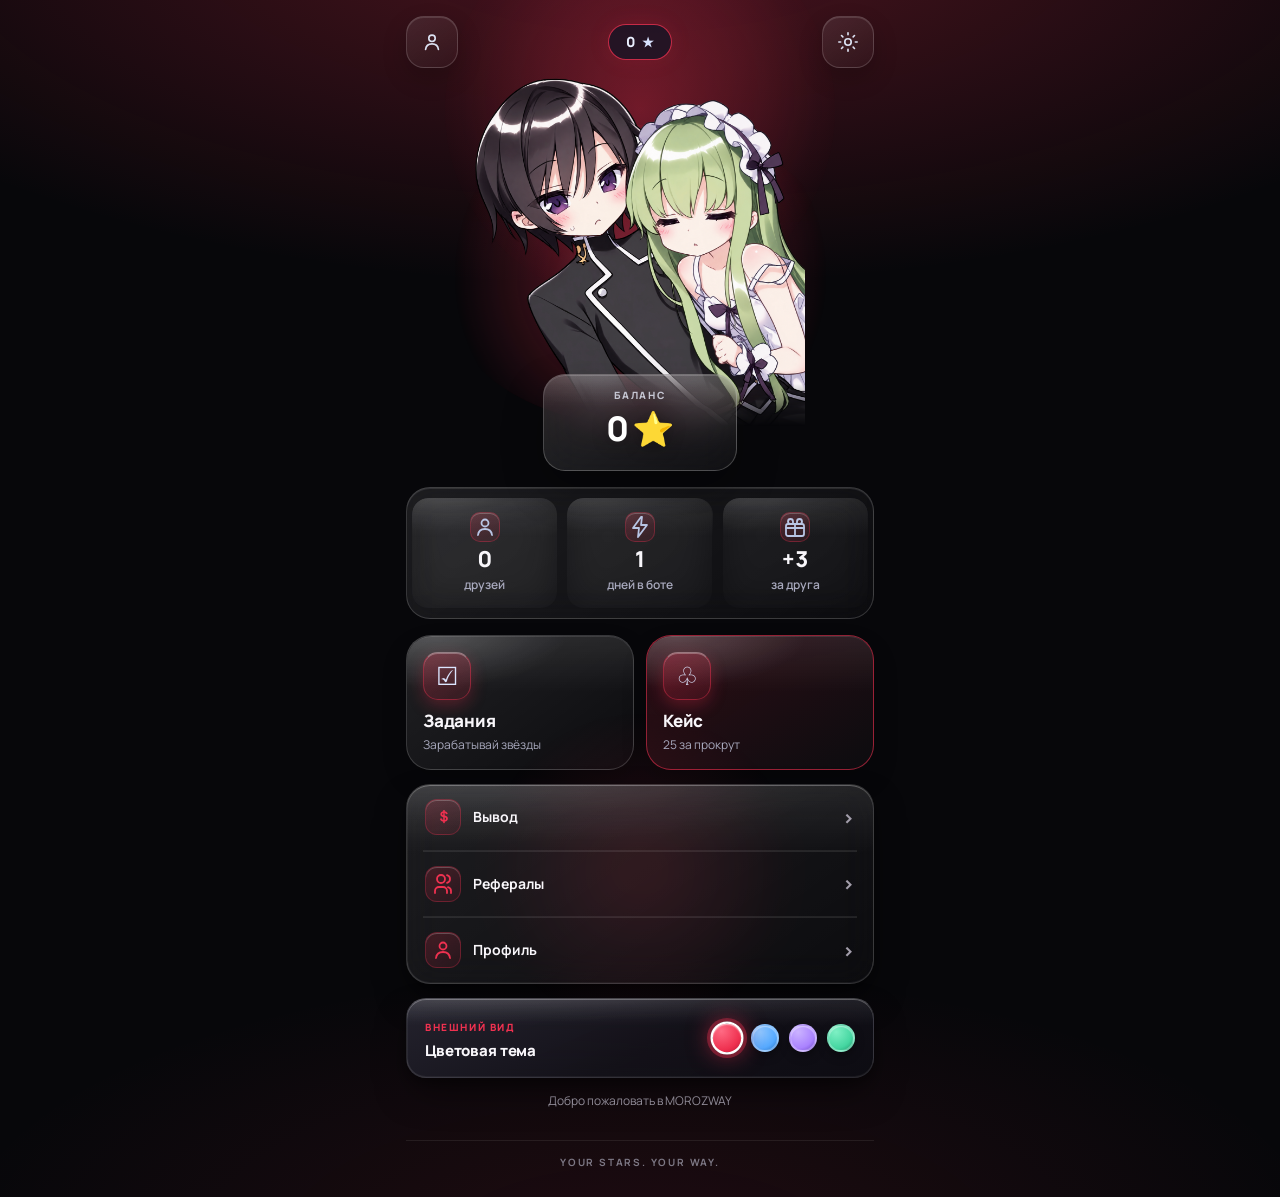
==== commit eeaff48d: "Apply approved MOROZWAY home layout" ====
--- a/app/index.html
+++ b/app/index.html
@@ -9,6 +9,7 @@
   <link rel="preconnect" href="https://fonts.gstatic.com" crossorigin>
   <link href="https://fonts.googleapis.com/css2?family=Manrope:wght@400;500;600;700;800&display=swap" rel="stylesheet">
   <link rel="stylesheet" href="static/style.css">
+  <link rel="stylesheet" href="static/home-layout.css">
   <script src="https://telegram.org/js/telegram-web-app.js"></script>
 </head>
 <body>
@@ -18,7 +19,15 @@
 
   <main class="app">
 
-
+    <header class="home-topbar" aria-label="Быстрые действия">
+      <button class="topbar-button" type="button" aria-label="Профиль" onclick="openProfile()">
+        <svg viewBox="0 0 24 24" aria-hidden="true"><circle cx="12" cy="8" r="3.5"/><path d="M5 20c.5-4 3-6 7-6s6.5 2 7 6"/></svg>
+      </button>
+      <div class="topbar-balance"><span class="topbar-amount">0</span><span aria-hidden="true">★</span></div>
+      <button class="topbar-button" type="button" aria-label="Настройки оформления" onclick="document.querySelector('.theme-panel')?.scrollIntoView({behavior:'smooth',block:'center'})">
+        <svg viewBox="0 0 24 24" aria-hidden="true"><circle cx="12" cy="12" r="3.5"/><path d="M12 2v2m0 16v2M4.93 4.93l1.42 1.42m11.3 11.3 1.42 1.42M2 12h2m16 0h2M4.93 19.07l1.42-1.42m11.3-11.3 1.42-1.42"/></svg>
+      </button>
+    </header>
 
     <section class="hero">
       <div class="hero-glow"></div>
@@ -27,16 +36,15 @@
     </section>
 
 
-    <section class="balance card reveal">
-      <div class="balance-head"><span>ТВОЙ БАЛАНС</span><span class="balance-icon">✧</span></div>
-      <div class="amount">0 <span>⭐</span></div>
-      <div class="balance-bottom"><span>Доступно для использования</span><span class="balance-status">● Активен</span></div>
+    <section class="balance card reveal" aria-label="Баланс">
+      <div class="balance-head"><span>БАЛАНС</span></div>
+      <div class="amount">0 <span>★</span></div>
     </section>
 
     <section class="stats reveal">
-      <div class="stat card"><span class="stat-icon"><svg viewBox="0 0 24 24" width="24" height="24" fill="none" stroke="currentColor" stroke-width="1.8" stroke-linecap="round" stroke-linejoin="round"><circle cx="12" cy="8" r="3.5"/><path d="M5 20c.5-4 3-6 7-6s6.5 2 7 6"/></svg></span><b>0</b><small>друзей</small></div>
-      <div class="stat card"><span class="stat-icon"><svg viewBox="0 0 24 24" width="24" height="24" fill="none" stroke="currentColor" stroke-width="1.8" stroke-linecap="round" stroke-linejoin="round"><path d="M13 2 5 13h6l-1 9 9-12h-6l1-8z"/></svg></span><b>0</b><small>дней в боте</small></div>
-      <div class="stat card"><span class="stat-icon"><svg viewBox="0 0 24 24" width="24" height="24" fill="none" stroke="currentColor" stroke-width="1.8" stroke-linecap="round" stroke-linejoin="round"><rect x="3" y="9" width="18" height="12" rx="2"/><path d="M12 9v12M3 13h18M12 9H7.5a2.5 2.5 0 1 1 2.5-2.5V9Zm0 0h4.5A2.5 2.5 0 1 0 14 6.5V9Z"/></svg></span><b>+3</b><small>за друга</small></div>
+      <div class="stat card"><span class="stat-icon"><svg viewBox="0 0 24 24" width="24" height="24" fill="none" stroke="currentColor" stroke-width="1.8" stroke-linecap="round" stroke-linejoin="round"><circle cx="12" cy="8" r="3.5"/><path d="M5 20c.5-4 3-6 7-6s6.5 2 7 6"/></svg></span><b id="homeFriends">0</b><small>друзей</small></div>
+      <div class="stat card"><span class="stat-icon"><svg viewBox="0 0 24 24" width="24" height="24" fill="none" stroke="currentColor" stroke-width="1.8" stroke-linecap="round" stroke-linejoin="round"><path d="M13 2 5 13h6l-1 9 9-12h-6l1-8z"/></svg></span><b id="homeDays">1</b><small>дней в боте</small></div>
+      <div class="stat card"><span class="stat-icon"><svg viewBox="0 0 24 24" width="24" height="24" fill="none" stroke="currentColor" stroke-width="1.8" stroke-linecap="round" stroke-linejoin="round"><rect x="3" y="9" width="18" height="12" rx="2"/><path d="M12 9v12M3 13h18M12 9H7.5a2.5 2.5 0 1 1 2.5-2.5V9Zm0 0h4.5A2.5 2.5 0 1 0 14 6.5V9Z"/></svg></span><b id="homeReferralReward">+3</b><small>за друга</small></div>
     </section>
 
     <div class="section-heading reveal" style="display:none">
@@ -46,11 +54,13 @@
 
     <section class="tiles reveal">
       <button class="tile task-tile" onclick="showSection('Задания')">
-        <span class="tile-icon">✦</span>
-        <span class="tile-copy">
-          <b>Задания</b>
-          <small>Выполняй задания и получай звёзды</small>
-        </span>
+        <span class="tile-icon">☑</span>
+        <span class="tile-copy"><b>Задания</b><small>Зарабатывай звёзды</small></span>
+        <span class="tile-arrow">↗</span>
+      </button>
+      <button class="tile case-tile" onclick="openCase()">
+        <span class="tile-icon">♧</span>
+        <span class="tile-copy"><b>Кейс</b><small>25 за прокрут</small></span>
         <span class="tile-arrow">↗</span>
       </button>
     </section>
@@ -59,6 +69,7 @@
       <div><span class="eyebrow">ТВОЙ АККАУНТ</span><h2>Быстрый доступ</h2></div>
     </div>
     <section class="links card reveal">
+      <button onclick="showSection('Вывод')"><span class="link-icon">＄</span><span>Вывод</span><span class="link-arrow">›</span></button>
       <button onclick="openReferrals()"><span class="link-icon"><svg viewBox="0 0 24 24" width="24" height="24" fill="none" stroke="currentColor" stroke-width="1.8" stroke-linecap="round" stroke-linejoin="round"><path d="M16 21v-2a4 4 0 0 0-4-4H8a4 4 0 0 0-4 4v2"/><circle cx="10" cy="7" r="4"/><path d="M20 21v-2a4 4 0 0 0-3-3.87M16 3.13a4 4 0 0 1 0 7.75"/></svg></span><span>Рефералы</span><span class="link-arrow">›</span></button>
       <button onclick="openProfile()"><span class="link-icon"><svg viewBox="0 0 24 24" width="24" height="24" fill="none" stroke="currentColor" stroke-width="1.8" stroke-linecap="round" stroke-linejoin="round"><circle cx="12" cy="8" r="3.5"/><path d="M5 20c.5-4 3-6 7-6s6.5 2 7 6"/></svg></span><span>Профиль</span><span class="link-arrow">›</span></button>
     </section>
--- a/app/static/home-layout.css
+++ b/app/static/home-layout.css
@@ -0,0 +1,36 @@
+/* Approved MOROZWAY home layout — visual layer only. */
+.home-topbar{display:grid;grid-template-columns:52px 1fr 52px;align-items:center;gap:12px;margin:0 0 8px;position:relative;z-index:5}
+.topbar-button{width:52px;height:52px;border:1px solid rgba(255,255,255,.16);border-radius:18px;background:linear-gradient(145deg,rgba(255,255,255,.09),rgba(255,255,255,.025));color:#dce2f2;display:grid;place-items:center;box-shadow:inset 0 1px rgba(255,255,255,.12),0 10px 24px rgba(0,0,0,.2)}
+.topbar-button svg{width:22px;height:22px;fill:none;stroke:currentColor;stroke-width:1.8;stroke-linecap:round;stroke-linejoin:round}
+.topbar-balance{justify-self:center;min-width:64px;padding:8px 14px;border:1px solid rgba(var(--accent-rgb),.8);border-radius:999px;background:rgba(13,20,36,.72);color:#eaf0ff;font-weight:800;display:flex;align-items:center;justify-content:center;gap:7px;box-shadow:0 0 22px rgba(var(--accent-rgb),.12)}
+.topbar-amount{font-size:14px;line-height:1;color:#eaf0ff}
+.topbar-balance>span:last-child{font-size:13px;color:#d9e3ff}
+.hero{min-height:320px;margin:0;align-items:flex-end;overflow:visible}
+.hero-glow{opacity:.9}
+.hero-mascots{width:min(100%,390px);max-height:350px;object-fit:contain;object-position:center bottom;-webkit-mask-image:linear-gradient(to bottom,#000 88%,transparent 100%);mask-image:linear-gradient(to bottom,#000 88%,transparent 100%)}
+.balance{position:relative;width:194px;min-height:88px;margin:-52px auto 16px;padding:13px 18px 12px;text-align:center;border-radius:22px;z-index:3;background:linear-gradient(145deg,rgba(255,255,255,.13),rgba(255,255,255,.045));border:1px solid rgba(255,255,255,.22);box-shadow:0 18px 40px rgba(0,0,0,.28),inset 0 1px rgba(255,255,255,.16);backdrop-filter:blur(20px);-webkit-backdrop-filter:blur(20px)}
+.balance-head{justify-content:center;margin:0 0 3px}
+.balance-head span:first-child{font-size:10px;letter-spacing:.18em;color:#c5c6d2}
+.balance .amount{font-size:34px;line-height:1.05;font-weight:800;color:#fff}
+.balance .amount span{font-size:23px}
+.stats{margin:0 0 16px;min-height:112px;padding:10px 5px;border:1px solid rgba(255,255,255,.17);border-radius:24px;background:linear-gradient(145deg,rgba(255,255,255,.09),rgba(255,255,255,.025));box-shadow:inset 0 1px rgba(255,255,255,.1);backdrop-filter:blur(18px);-webkit-backdrop-filter:blur(18px)}
+.stat{min-height:88px;background:transparent!important;border:0!important;box-shadow:none!important}
+.stat .stat-icon{margin-bottom:5px;color:#b8c5e5}
+.stat b{font-size:22px}
+.stat small{font-size:12px;color:#a8a9bd}
+.tiles{grid-template-columns:repeat(2,minmax(0,1fr));gap:12px}
+.tile,.task-tile{min-height:132px;padding:16px;align-items:flex-start;justify-content:center;flex-direction:column;gap:9px;border-radius:25px;background:linear-gradient(145deg,rgba(255,255,255,.105),rgba(255,255,255,.025));border:1px solid rgba(255,255,255,.17);box-shadow:inset 0 1px rgba(255,255,255,.1),0 12px 26px rgba(0,0,0,.16)}
+.tile-icon{font-size:25px;line-height:1;color:#dce6ff}
+.tile-copy{display:flex;flex-direction:column;gap:3px;align-items:flex-start}
+.tile-copy b{font-size:17px}
+.tile-copy small{font-size:12px;color:#a8a9bd}
+.tile-arrow{display:none}
+.case-tile{border-color:rgba(var(--accent-rgb),.58);background:linear-gradient(145deg,rgba(var(--accent-rgb),.17),rgba(255,255,255,.025))}
+.links{margin-top:14px;padding:0 16px;border-radius:24px;background:linear-gradient(145deg,rgba(255,255,255,.09),rgba(255,255,255,.025));border:1px solid rgba(255,255,255,.15);backdrop-filter:blur(18px);-webkit-backdrop-filter:blur(18px)}
+.links button{min-height:66px}
+.links button+button{border-top:1px solid rgba(255,255,255,.09)}
+.theme-panel{margin-top:14px}
+.footer{margin-top:30px}
+#notice{min-height:18px}
+@media(max-width:380px){.hero{min-height:285px}.hero-mascots{max-height:315px}.balance{margin-top:-45px}.tile,.task-tile{min-height:122px;padding:13px}.home-topbar{grid-template-columns:46px 1fr 46px}.topbar-button{width:46px;height:46px;border-radius:16px}}
+@media(prefers-reduced-motion:reduce){.topbar-button,.balance,.stat,.tile{transition:none!important}}
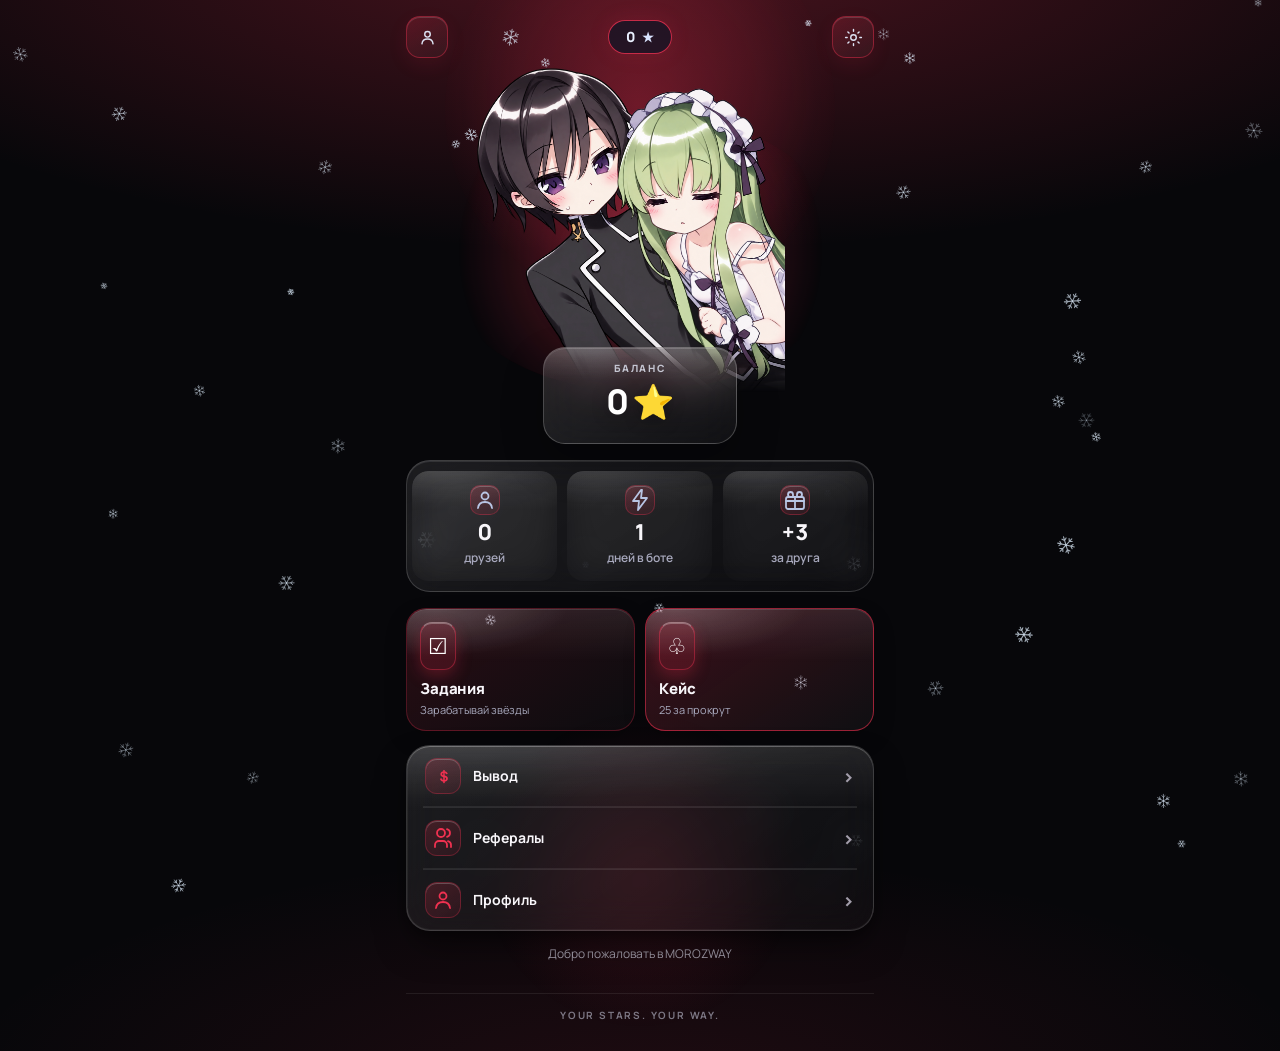
==== commit 7a86fcfd: "Refine MOROZWAY mini app interface" ====
--- a/app/index.html
+++ b/app/index.html
@@ -24,10 +24,28 @@
         <svg viewBox="0 0 24 24" aria-hidden="true"><circle cx="12" cy="8" r="3.5"/><path d="M5 20c.5-4 3-6 7-6s6.5 2 7 6"/></svg>
       </button>
       <div class="topbar-balance"><span class="topbar-amount">0</span><span aria-hidden="true">★</span></div>
-      <button class="topbar-button" type="button" aria-label="Настройки оформления" onclick="document.querySelector('.theme-panel')?.scrollIntoView({behavior:'smooth',block:'center'})">
+      <button class="topbar-button theme-trigger" type="button" aria-label="Цветовая тема" aria-expanded="false" onclick="toggleThemePicker()">
         <svg viewBox="0 0 24 24" aria-hidden="true"><circle cx="12" cy="12" r="3.5"/><path d="M12 2v2m0 16v2M4.93 4.93l1.42 1.42m11.3 11.3 1.42 1.42M2 12h2m16 0h2M4.93 19.07l1.42-1.42m11.3-11.3 1.42-1.42"/></svg>
       </button>
     </header>
+
+    <div class="theme-popover" id="themePopover" aria-label="Выбор цветовой темы" hidden>
+      <div class="theme-popover-title">Цвет оформления</div>
+      <div class="theme-options" role="group" aria-label="Цветовая тема">
+        <button class="theme-dot" data-theme="red" aria-label="Красная"></button>
+        <button class="theme-dot" data-theme="blue" aria-label="Синяя"></button>
+        <button class="theme-dot" data-theme="purple" aria-label="Фиолетовая"></button>
+        <button class="theme-dot" data-theme="emerald" aria-label="Изумрудная"></button>
+        <button class="theme-dot" data-theme="pink" aria-label="Розовая"></button>
+        <button class="theme-dot" data-theme="cyan" aria-label="Бирюзовая"></button>
+        <button class="theme-dot" data-theme="orange" aria-label="Оранжевая"></button>
+        <button class="theme-dot" data-theme="gold" aria-label="Золотая"></button>
+        <button class="theme-dot" data-theme="violet" aria-label="Лавандовая"></button>
+        <button class="theme-dot" data-theme="ice" aria-label="Ледяная"></button>
+        <button class="theme-dot" data-theme="mint" aria-label="Мятная"></button>
+        <button class="theme-dot" data-theme="rose" aria-label="Малиновая"></button>
+      </div>
+    </div>
 
     <section class="hero">
       <div class="hero-glow"></div>
@@ -74,15 +92,6 @@
       <button onclick="openProfile()"><span class="link-icon"><svg viewBox="0 0 24 24" width="24" height="24" fill="none" stroke="currentColor" stroke-width="1.8" stroke-linecap="round" stroke-linejoin="round"><circle cx="12" cy="8" r="3.5"/><path d="M5 20c.5-4 3-6 7-6s6.5 2 7 6"/></svg></span><span>Профиль</span><span class="link-arrow">›</span></button>
     </section>
 
-    <section class="theme-panel card reveal">
-      <div><span class="eyebrow">ВНЕШНИЙ ВИД</span><h2>Цветовая тема</h2></div>
-      <div class="theme-options" role="group" aria-label="Цветовая тема">
-        <button class="theme-dot is-active" data-theme="red" aria-label="Красная"></button>
-        <button class="theme-dot" data-theme="blue" aria-label="Синяя"></button>
-        <button class="theme-dot" data-theme="purple" aria-label="Фиолетовая"></button>
-        <button class="theme-dot" data-theme="emerald" aria-label="Изумрудная"></button>
-      </div>
-    </section>
 
     <p id="notice">Добро пожаловать в MOROZWAY</p>
     <footer class="footer"><small>YOUR STARS. YOUR WAY.</small></footer>
--- a/app/static/home-layout.css
+++ b/app/static/home-layout.css
@@ -34,3 +34,59 @@
 #notice{min-height:18px}
 @media(max-width:380px){.hero{min-height:285px}.hero-mascots{max-height:315px}.balance{margin-top:-45px}.tile,.task-tile{min-height:122px;padding:13px}.home-topbar{grid-template-columns:46px 1fr 46px}.topbar-button{width:46px;height:46px;border-radius:16px}}
 @media(prefers-reduced-motion:reduce){.topbar-button,.balance,.stat,.tile{transition:none!important}}
+
+/* MOROZWAY refined compact premium UI */
+:root[data-theme="pink"]{--accent:#ff5e9d;--accent-rgb:255,94,157}
+:root[data-theme="cyan"]{--accent:#28d8e8;--accent-rgb:40,216,232}
+:root[data-theme="orange"]{--accent:#ff963d;--accent-rgb:255,150,61}
+:root[data-theme="gold"]{--accent:#e9bd50;--accent-rgb:233,189,80}
+:root[data-theme="violet"]{--accent:#a78bfa;--accent-rgb:167,139,250}
+:root[data-theme="ice"]{--accent:#8bd8ff;--accent-rgb:139,216,255}
+:root[data-theme="mint"]{--accent:#52e0b0;--accent-rgb:82,224,176}
+:root[data-theme="rose"]{--accent:#f04475;--accent-rgb:240,68,117}
+
+.home-topbar{grid-template-columns:42px 1fr 42px;gap:10px}
+.topbar-button{width:42px;height:42px;border-radius:14px;background:linear-gradient(145deg,rgba(var(--accent-rgb),.2),rgba(255,255,255,.035));border-color:rgba(var(--accent-rgb),.42);box-shadow:inset 0 1px rgba(255,255,255,.15),0 7px 20px rgba(var(--accent-rgb),.09)}
+.topbar-button svg{width:19px;height:19px}
+.topbar-balance{padding:7px 13px}
+
+.theme-popover{position:absolute;z-index:30;top:50px;right:0;width: min(250px, calc(100vw - 42px));padding:13px;border:1px solid rgba(255,255,255,.17);border-radius:18px;background:rgba(15,17,28,.96);box-shadow:0 18px 42px rgba(0,0,0,.48);backdrop-filter:blur(22px);-webkit-backdrop-filter:blur(22px)}
+.theme-popover[hidden]{display:none}
+.theme-popover-title{font-size:12px;font-weight:700;color:#e8eaff;margin:0 0 11px}
+.theme-popover .theme-options{display:grid;grid-template-columns:repeat(6,1fr);gap:10px}
+.theme-popover .theme-dot{width:25px;height:25px;min-width:25px;border:2px solid rgba(255,255,255,.25);border-radius:50%;padding:0;cursor:pointer;box-shadow:0 2px 9px rgba(0,0,0,.3)}
+.theme-popover .theme-dot[data-theme="red"]{background:#ff526b}
+.theme-popover .theme-dot[data-theme="blue"]{background:#438cff}
+.theme-popover .theme-dot[data-theme="purple"]{background:#9b6cff}
+.theme-popover .theme-dot[data-theme="emerald"]{background:#20c997}
+.theme-popover .theme-dot[data-theme="pink"]{background:#ff5e9d}
+.theme-popover .theme-dot[data-theme="cyan"]{background:#28d8e8}
+.theme-popover .theme-dot[data-theme="orange"]{background:#ff963d}
+.theme-popover .theme-dot[data-theme="gold"]{background:#e9bd50}
+.theme-popover .theme-dot[data-theme="violet"]{background:#a78bfa}
+.theme-popover .theme-dot[data-theme="ice"]{background:#8bd8ff}
+.theme-popover .theme-dot[data-theme="mint"]{background:#52e0b0}
+.theme-popover .theme-dot[data-theme="rose"]{background:#f04475}
+.theme-popover .theme-dot.is-active{outline:2px solid white;outline-offset:3px}
+
+.hero{min-height:294px}
+.hero-mascots{width:min(100%,382px);max-height:326px;transform:translateX(-9px)}
+.balance{margin-top:-45px}
+
+.tiles{gap:10px}
+.tile,.task-tile{min-height:104px;padding:13px;border-radius:20px;gap:8px;background:linear-gradient(145deg,rgba(var(--accent-rgb),.15),rgba(255,255,255,.025));border:1px solid rgba(var(--accent-rgb),.28);box-shadow:inset 0 1px rgba(255,255,255,.12),0 9px 22px rgba(0,0,0,.18)}
+.tile-icon{width:36px;height:36px;display:grid;place-items:center;border-radius:12px;background:rgba(var(--accent-rgb),.16);font-size:22px;color:#fff}
+.tile-copy b{font-size:15px}
+.tile-copy small{font-size:11px}
+.case-tile{border-color:rgba(var(--accent-rgb),.58);background:linear-gradient(145deg,rgba(var(--accent-rgb),.23),rgba(255,255,255,.035))}
+.links button{min-height:55px}
+#snowfield{overflow:hidden}
+#snowfield canvas{display:block;width:100%;height:100%;opacity:.9}
+
+@media(max-width:380px){
+ .home-topbar{grid-template-columns:40px 1fr 40px}
+ .topbar-button{width:40px;height:40px}
+ .hero{min-height:278px}
+ .hero-mascots{max-height:306px;transform:translateX(-7px)}
+ .tile,.task-tile{min-height:98px;padding:11px}
+}
